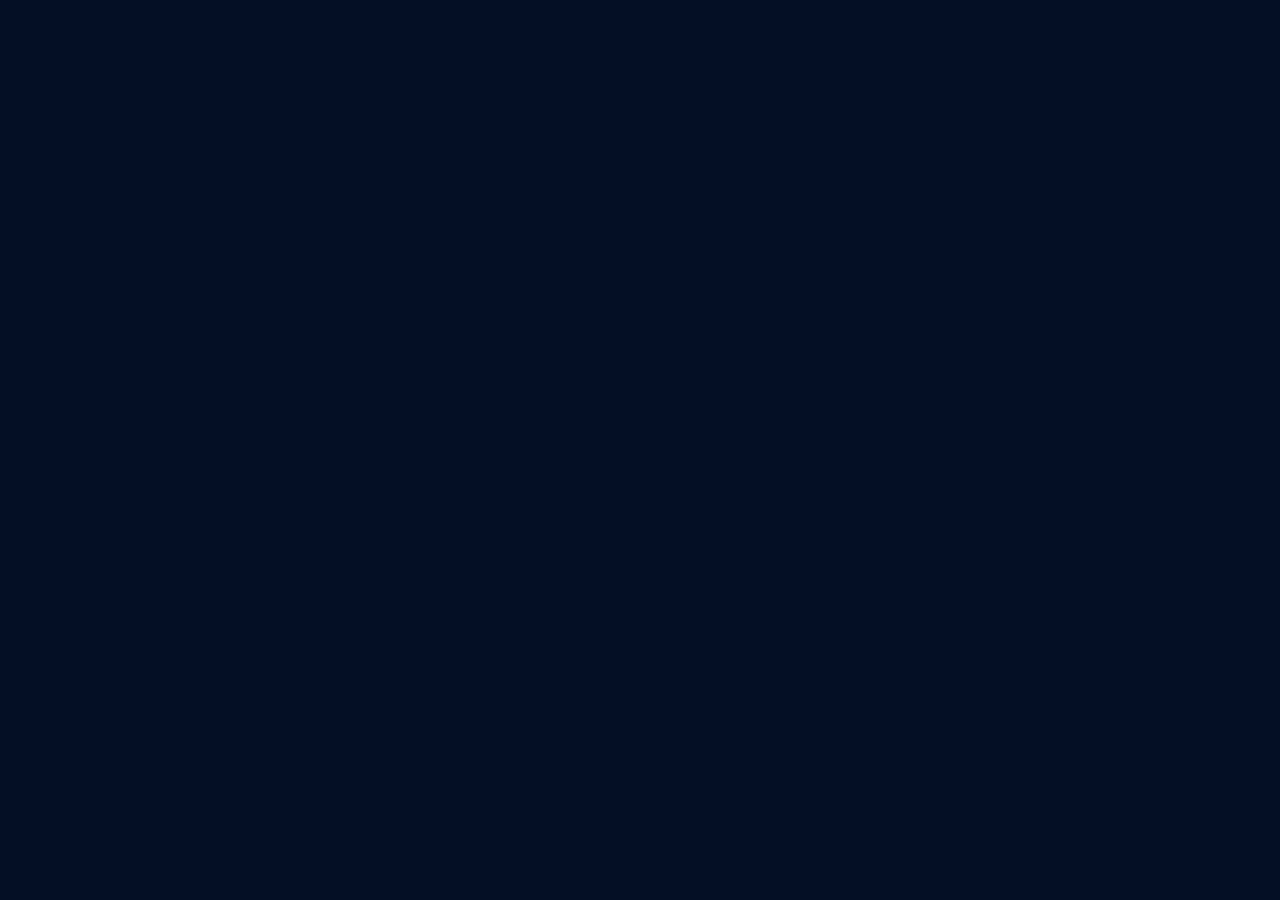
==== admin.html @ 9c39c27b "Create admin.html" ====
<!DOCTYPE html>
<html lang="en" data-theme="dark">
<head>
<meta charset="UTF-8" />
<meta name="viewport" content="width=device-width, initial-scale=1.0" />
<title>Admin Dashboard – Design With NS</title>
<link href="https://fonts.googleapis.com/css2?family=Playfair+Display:wght@700;900&family=DM+Sans:wght@300;400;500;600;700&display=swap" rel="stylesheet" />

<style>
:root{
  --green:#5ac83c;
  --green-hover:#6edc4f;
  --bg:#040f26;
  --bg-card:#0d2244;
  --bg-alt:#081a42;
  --border:rgba(255,255,255,.08);
  --text:#ffffff;
  --muted:#8fa6cc;
  --shadow:0 18px 50px rgba(0,0,0,.45);
}

*{
  margin:0;
  padding:0;
  box-sizing:border-box;
}

body{
  font-family:'DM Sans',sans-serif;
  background:var(--bg);
  color:var(--text);
  min-height:100vh;
  display:flex;
}

/* SIDEBAR */
.sidebar{
  width:270px;
  background:#06152f;
  border-right:1px solid var(--border);
  padding:28px 22px;
  display:flex;
  flex-direction:column;
  gap:24px;
}

.logo{
  display:flex;
  align-items:center;
  gap:12px;
}

.logo img{
  width:48px;
  height:48px;
  border-radius:8px;
}

.logo h1{
  font-family:'Playfair Display',serif;
  font-size:1.2rem;
}

</html>
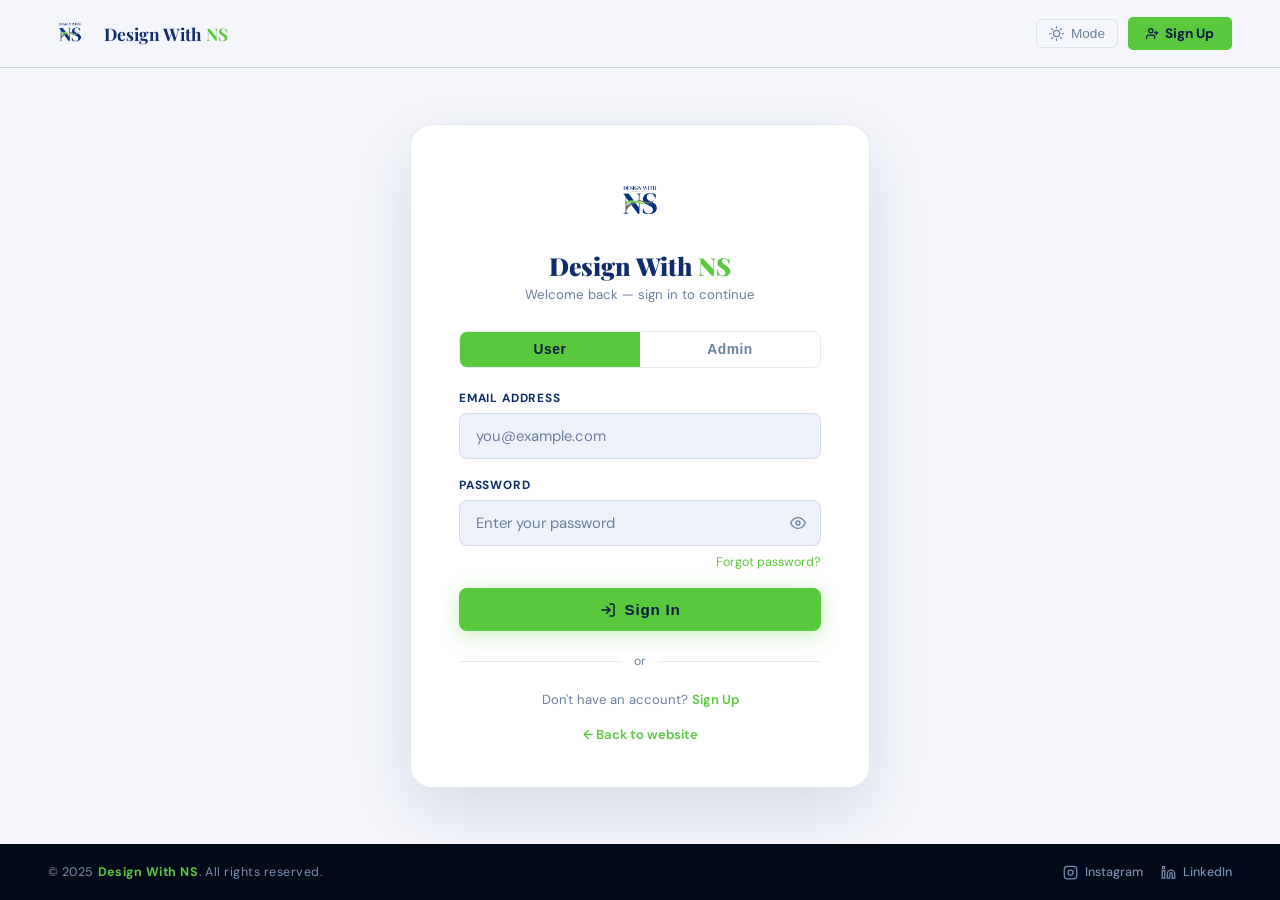
==== commit bf92ed12: "Add files via upload" ====
--- a/admin.html
+++ b/admin.html
@@ -1,64 +1,1092 @@
 <!DOCTYPE html>
-<html lang="en" data-theme="dark">
+<html lang="en">
 <head>
-<meta charset="UTF-8" />
-<meta name="viewport" content="width=device-width, initial-scale=1.0" />
+<meta charset="UTF-8"/>
+<meta name="viewport" content="width=device-width, initial-scale=1.0"/>
 <title>Admin Dashboard – Design With NS</title>
-<link href="https://fonts.googleapis.com/css2?family=Playfair+Display:wght@700;900&family=DM+Sans:wght@300;400;500;600;700&display=swap" rel="stylesheet" />
-
+<link href="https://fonts.googleapis.com/css2?family=Playfair+Display:wght@700;900&family=DM+Sans:wght@300;400;500;600;700&display=swap" rel="stylesheet"/>
 <style>
-:root{
-  --green:#5ac83c;
-  --green-hover:#6edc4f;
-  --bg:#040f26;
-  --bg-card:#0d2244;
-  --bg-alt:#081a42;
-  --border:rgba(255,255,255,.08);
-  --text:#ffffff;
-  --muted:#8fa6cc;
-  --shadow:0 18px 50px rgba(0,0,0,.45);
-}
-
-*{
-  margin:0;
-  padding:0;
-  box-sizing:border-box;
-}
-
-body{
-  font-family:'DM Sans',sans-serif;
-  background:var(--bg);
-  color:var(--text);
-  min-height:100vh;
-  display:flex;
-}
-
-/* SIDEBAR */
+:root{--green:#5ac83c;--green-hover:#6edc4f;--green-glow:rgba(90,200,60,.3);--tt:background .3s,color .3s,border-color .3s;}
+[data-theme="dark"]{
+  --bg:#040f26;--bg2:#081a42;--bg3:#0d2244;--bg4:#0a1c3a;
+  --border:rgba(90,200,60,.15);--bs:rgba(255,255,255,.07);
+  --th:#ffffff;--tb:#c8d3e8;--tm:#7a8eaf;
+  --nav:rgba(4,15,38,.96);--shadow:0 8px 32px rgba(0,0,0,.5);
+  --red:#e05555;--red-bg:rgba(220,50,50,.1);--red-b:rgba(220,50,50,.25);
+  --yellow:#e0c030;--yellow-bg:rgba(224,192,48,.1);--yellow-b:rgba(224,192,48,.25);
+  --blue:#4fa3e0;--blue-bg:rgba(79,163,224,.1);--blue-b:rgba(79,163,224,.25);
+}
+[data-theme="light"]{
+  --bg:#f0f4fb;--bg2:#ffffff;--bg3:#e8eef8;--bg4:#dde6f5;
+  --border:rgba(13,45,107,.14);--bs:rgba(13,45,107,.08);
+  --th:#0d2d6b;--tb:#334466;--tm:#6a7fa0;
+  --nav:rgba(255,255,255,.96);--shadow:0 8px 32px rgba(13,45,107,.1);
+  --red:#c0392b;--red-bg:rgba(192,57,43,.08);--red-b:rgba(192,57,43,.2);
+  --yellow:#b8860b;--yellow-bg:rgba(184,134,11,.08);--yellow-b:rgba(184,134,11,.2);
+  --blue:#1a6fa8;--blue-bg:rgba(26,111,168,.08);--blue-b:rgba(26,111,168,.2);
+}
+
+*,*::before,*::after{box-sizing:border-box;margin:0;padding:0}
+html{font-size:15px;scroll-behavior:smooth}
+body{font-family:'DM Sans',sans-serif;background:var(--bg);color:var(--tb);display:flex;min-height:100vh;transition:var(--tt);overflow-x:hidden}
+a{text-decoration:none}
+button{font-family:'DM Sans',sans-serif;cursor:pointer}
+input,textarea,select{font-family:'DM Sans',sans-serif}
+
+/* ═══════════ SIDEBAR ═══════════ */
 .sidebar{
-  width:270px;
-  background:#06152f;
-  border-right:1px solid var(--border);
-  padding:28px 22px;
-  display:flex;
-  flex-direction:column;
-  gap:24px;
-}
-
-.logo{
-  display:flex;
-  align-items:center;
-  gap:12px;
-}
-
-.logo img{
-  width:48px;
-  height:48px;
-  border-radius:8px;
-}
-
-.logo h1{
-  font-family:'Playfair Display',serif;
-  font-size:1.2rem;
-}
-
+  width:240px;min-height:100vh;background:var(--bg2);
+  border-right:1px solid var(--bs);display:flex;flex-direction:column;
+  position:fixed;top:0;left:0;z-index:100;transition:var(--tt),transform .3s;
+}
+.sb-logo{display:flex;align-items:center;gap:10px;padding:20px 20px 16px;border-bottom:1px solid var(--bs)}
+.sb-logo img{height:38px;width:38px;object-fit:contain;border-radius:6px}
+.sb-brand{font-family:'Playfair Display',serif;font-size:.95rem;font-weight:700;color:var(--th);line-height:1.2}
+.sb-brand span{color:var(--green)}
+.logo-dark{display:block}.logo-light{display:none}
+[data-theme="light"] .logo-dark{display:none}[data-theme="light"] .logo-light{display:block}
+
+.sb-admin-badge{margin:12px 16px;padding:8px 12px;background:rgba(90,200,60,.08);border:1px solid rgba(90,200,60,.2);border-radius:8px;display:flex;align-items:center;gap:8px;font-size:.75rem;font-weight:600;color:var(--green)}
+.sb-admin-badge svg{width:13px;height:13px;stroke:var(--green);fill:none;stroke-width:2;stroke-linecap:round;stroke-linejoin:round;flex-shrink:0}
+
+.sb-nav{flex:1;padding:8px 12px;display:flex;flex-direction:column;gap:2px}
+.sb-nav-section{font-size:.65rem;font-weight:700;letter-spacing:.14em;text-transform:uppercase;color:var(--tm);padding:12px 8px 6px;margin-top:4px}
+.sb-link{display:flex;align-items:center;gap:10px;padding:9px 12px;border-radius:8px;color:var(--tm);font-size:.85rem;font-weight:500;transition:all .2s;cursor:pointer;border:none;background:none;width:100%;text-align:left}
+.sb-link svg{width:16px;height:16px;stroke:currentColor;fill:none;stroke-width:2;stroke-linecap:round;stroke-linejoin:round;flex-shrink:0}
+.sb-link:hover{background:var(--bg3);color:var(--th)}
+.sb-link.active{background:rgba(90,200,60,.12);color:var(--green);font-weight:600}
+.sb-link.active svg{stroke:var(--green)}
+
+.sb-footer{padding:14px 16px;border-top:1px solid var(--bs);display:flex;flex-direction:column;gap:8px}
+.sb-mode{display:flex;align-items:center;gap:8px;padding:8px 10px;border-radius:7px;border:1px solid var(--bs);background:none;color:var(--tm);font-size:.8rem;font-weight:500;transition:all .2s;width:100%}
+.sb-mode:hover{color:var(--green);border-color:var(--green)}
+.sb-mode svg{width:14px;height:14px;stroke:currentColor;fill:none;stroke-width:2;stroke-linecap:round;stroke-linejoin:round}
+.i-sun,.i-moon{display:none}
+[data-theme="dark"] .i-moon{display:block}[data-theme="light"] .i-sun{display:block}
+.sb-logout{display:flex;align-items:center;gap:8px;padding:8px 10px;border-radius:7px;border:1px solid var(--red-b);background:var(--red-bg);color:var(--red);font-size:.8rem;font-weight:600;transition:all .2s;width:100%}
+.sb-logout:hover{opacity:.8}
+.sb-logout svg{width:14px;height:14px;stroke:currentColor;fill:none;stroke-width:2;stroke-linecap:round;stroke-linejoin:round}
+
+/* ═══════════ MAIN ═══════════ */
+.main{margin-left:240px;flex:1;display:flex;flex-direction:column;min-height:100vh}
+
+/* ═══════════ TOPBAR ═══════════ */
+.topbar{
+  height:62px;background:var(--nav);backdrop-filter:blur(12px);
+  border-bottom:1px solid var(--bs);padding:0 28px;
+  display:flex;align-items:center;justify-content:space-between;
+  position:sticky;top:0;z-index:50;transition:var(--tt);
+}
+.topbar-title{font-family:'Playfair Display',serif;font-size:1.2rem;font-weight:700;color:var(--th)}
+.topbar-title span{color:var(--green);font-size:.8rem;font-family:'DM Sans',sans-serif;font-weight:500;margin-left:8px;vertical-align:middle}
+.topbar-right{display:flex;align-items:center;gap:12px}
+.topbar-time{font-size:.78rem;color:var(--tm)}
+.btn-visit{display:inline-flex;align-items:center;gap:6px;background:var(--green);color:#081a42;padding:7px 16px;border-radius:5px;font-size:.8rem;font-weight:700;transition:all .2s;border:none}
+.btn-visit:hover{background:var(--green-hover);transform:translateY(-1px)}
+.btn-visit svg{width:13px;height:13px;stroke:#081a42;fill:none;stroke-width:2.2;stroke-linecap:round;stroke-linejoin:round}
+.hamburger-admin{display:none;flex-direction:column;gap:4px;background:none;border:none;padding:4px;cursor:pointer}
+.hamburger-admin span{display:block;width:20px;height:2px;background:var(--th);border-radius:2px;transition:all .3s}
+
+/* ═══════════ CONTENT ═══════════ */
+.content{padding:28px;flex:1}
+.page{display:none}
+.page.active{display:block}
+
+/* ═══════════ STAT CARDS ═══════════ */
+.stats-grid{display:grid;grid-template-columns:repeat(4,1fr);gap:18px;margin-bottom:28px}
+.stat-card{background:var(--bg2);border:1px solid var(--bs);border-radius:12px;padding:20px 22px;transition:var(--tt),transform .2s,box-shadow .2s;position:relative;overflow:hidden}
+.stat-card::before{content:'';position:absolute;top:0;left:0;right:0;height:3px}
+.stat-card.green::before{background:var(--green)}
+.stat-card.blue::before{background:var(--blue)}
+.stat-card.yellow::before{background:var(--yellow)}
+.stat-card.red::before{background:var(--red)}
+.stat-card:hover{transform:translateY(-3px);box-shadow:var(--shadow)}
+.stat-label{font-size:.72rem;font-weight:600;letter-spacing:.1em;text-transform:uppercase;color:var(--tm);margin-bottom:8px}
+.stat-val{font-family:'Playfair Display',serif;font-size:2rem;font-weight:900;color:var(--th);line-height:1}
+.stat-sub{font-size:.72rem;color:var(--tm);margin-top:5px}
+.stat-icon{position:absolute;right:16px;top:50%;transform:translateY(-50%);opacity:.08}
+.stat-icon svg{width:52px;height:52px;stroke:var(--th);fill:none;stroke-width:1.5;stroke-linecap:round;stroke-linejoin:round}
+
+/* ═══════════ SECTION HEADERS ═══════════ */
+.sec-header{display:flex;align-items:center;justify-content:space-between;margin-bottom:16px}
+.sec-title{font-family:'Playfair Display',serif;font-size:1.1rem;font-weight:700;color:var(--th)}
+.sec-sub{font-size:.78rem;color:var(--tm);margin-top:2px}
+.btn-sm{display:inline-flex;align-items:center;gap:6px;padding:7px 14px;border-radius:6px;font-size:.78rem;font-weight:600;border:none;transition:all .2s;cursor:pointer}
+.btn-sm.primary{background:var(--green);color:#081a42}
+.btn-sm.primary:hover{background:var(--green-hover)}
+.btn-sm.outline{background:none;border:1px solid var(--bs);color:var(--tb)}
+.btn-sm.outline:hover{border-color:var(--green);color:var(--green)}
+.btn-sm.danger{background:var(--red-bg);border:1px solid var(--red-b);color:var(--red)}
+.btn-sm.danger:hover{opacity:.8}
+.btn-sm svg{width:13px;height:13px;stroke:currentColor;fill:none;stroke-width:2;stroke-linecap:round;stroke-linejoin:round}
+
+/* ═══════════ TABLES ═══════════ */
+.table-wrap{background:var(--bg2);border:1px solid var(--bs);border-radius:12px;overflow:hidden;transition:var(--tt)}
+table{width:100%;border-collapse:collapse}
+thead tr{background:var(--bg3)}
+th{padding:11px 16px;text-align:left;font-size:.7rem;font-weight:700;letter-spacing:.1em;text-transform:uppercase;color:var(--tm)}
+td{padding:11px 16px;font-size:.82rem;color:var(--tb);border-top:1px solid var(--bs)}
+tr:hover td{background:var(--bg3)}
+.td-bold{font-weight:600;color:var(--th)}
+.badge{display:inline-block;padding:3px 9px;border-radius:20px;font-size:.7rem;font-weight:700;letter-spacing:.04em}
+.badge.green{background:rgba(90,200,60,.12);color:var(--green)}
+.badge.blue{background:var(--blue-bg);color:var(--blue)}
+.badge.yellow{background:var(--yellow-bg);color:var(--yellow)}
+.badge.red{background:var(--red-bg);color:var(--red)}
+.badge.gray{background:var(--bg3);color:var(--tm)}
+
+/* ═══════════ CARDS / PANELS ═══════════ */
+.panel{background:var(--bg2);border:1px solid var(--bs);border-radius:12px;padding:22px 24px;transition:var(--tt)}
+.two-col{display:grid;grid-template-columns:1fr 1fr;gap:20px;margin-bottom:20px}
+.three-col{display:grid;grid-template-columns:repeat(3,1fr);gap:18px;margin-bottom:20px}
+
+/* ═══════════ FORM ELEMENTS ═══════════ */
+.fg{display:flex;flex-direction:column;gap:6px;margin-bottom:14px}
+.fg label{font-size:.72rem;font-weight:700;color:var(--th);letter-spacing:.07em;text-transform:uppercase}
+.fg input,.fg select,.fg textarea{border:1.5px solid var(--bs);border-radius:7px;padding:10px 14px;font-size:.85rem;color:var(--th);background:var(--bg4);outline:none;transition:border-color .2s,box-shadow .2s,background .3s,color .3s;width:100%}
+.fg input:focus,.fg select:focus,.fg textarea:focus{border-color:var(--green);box-shadow:0 0 0 3px rgba(90,200,60,.1)}
+.fg input::placeholder,.fg textarea::placeholder{color:var(--tm)}
+.fg textarea{resize:vertical;min-height:90px}
+.fg-row{display:grid;grid-template-columns:1fr 1fr;gap:14px}
+
+/* ═══════════ SETTINGS SECTIONS ═══════════ */
+.setting-row{display:flex;align-items:center;justify-content:space-between;padding:14px 0;border-bottom:1px solid var(--bs)}
+.setting-row:last-child{border-bottom:none}
+.setting-info h4{font-size:.88rem;font-weight:600;color:var(--th)}
+.setting-info p{font-size:.75rem;color:var(--tm);margin-top:2px}
+.toggle-switch{position:relative;width:40px;height:22px;flex-shrink:0}
+.toggle-switch input{opacity:0;width:0;height:0}
+.toggle-slider{position:absolute;inset:0;background:var(--bs);border-radius:22px;cursor:pointer;transition:.3s}
+.toggle-slider::before{content:'';position:absolute;height:16px;width:16px;left:3px;bottom:3px;background:#fff;border-radius:50%;transition:.3s}
+.toggle-switch input:checked+.toggle-slider{background:var(--green)}
+.toggle-switch input:checked+.toggle-slider::before{transform:translateX(18px)}
+
+/* ═══════════ MESSAGES / ALERTS ═══════════ */
+.alert{display:flex;align-items:flex-start;gap:10px;padding:12px 14px;border-radius:8px;font-size:.82rem;margin-bottom:16px}
+.alert svg{width:15px;height:15px;stroke:currentColor;fill:none;stroke-width:2;stroke-linecap:round;stroke-linejoin:round;flex-shrink:0;margin-top:1px}
+.alert.success{background:rgba(90,200,60,.1);border:1px solid rgba(90,200,60,.25);color:#3ea828}
+.alert.warning{background:var(--yellow-bg);border:1px solid var(--yellow-b);color:var(--yellow)}
+.alert.error{background:var(--red-bg);border:1px solid var(--red-b);color:var(--red)}
+.alert.info{background:var(--blue-bg);border:1px solid var(--blue-b);color:var(--blue)}
+.toast{position:fixed;bottom:24px;right:24px;background:var(--bg2);border:1px solid var(--bs);border-radius:10px;padding:13px 18px;font-size:.83rem;color:var(--th);box-shadow:var(--shadow);z-index:999;display:none;align-items:center;gap:10px;min-width:260px;animation:slideUp .3s ease}
+@keyframes slideUp{from{opacity:0;transform:translateY(12px)}to{opacity:1;transform:translateY(0)}}
+.toast svg{width:16px;height:16px;stroke:var(--green);fill:none;stroke-width:2;stroke-linecap:round;stroke-linejoin:round;flex-shrink:0}
+
+/* ═══════════ SEARCH ═══════════ */
+.search-bar{display:flex;align-items:center;gap:8px;background:var(--bg4);border:1.5px solid var(--bs);border-radius:8px;padding:8px 14px;transition:border-color .2s}
+.search-bar:focus-within{border-color:var(--green)}
+.search-bar svg{width:14px;height:14px;stroke:var(--tm);fill:none;stroke-width:2;stroke-linecap:round;stroke-linejoin:round;flex-shrink:0}
+.search-bar input{border:none;background:none;outline:none;font-size:.83rem;color:var(--th);width:100%}
+.search-bar input::placeholder{color:var(--tm)}
+
+/* ═══════════ ACTIVITY FEED ═══════════ */
+.activity-item{display:flex;align-items:flex-start;gap:12px;padding:12px 0;border-bottom:1px solid var(--bs)}
+.activity-item:last-child{border-bottom:none}
+.act-dot{width:8px;height:8px;border-radius:50%;flex-shrink:0;margin-top:5px}
+.act-dot.green{background:var(--green)}
+.act-dot.blue{background:var(--blue)}
+.act-dot.yellow{background:var(--yellow)}
+.act-dot.red{background:var(--red)}
+.act-text{font-size:.82rem;color:var(--tb);line-height:1.5}
+.act-text strong{color:var(--th)}
+.act-time{font-size:.72rem;color:var(--tm);margin-top:2px}
+
+/* ═══════════ CHART BAR ═══════════ */
+.chart-bar-wrap{display:flex;flex-direction:column;gap:10px}
+.chart-bar-row{display:flex;align-items:center;gap:12px}
+.chart-bar-label{font-size:.75rem;color:var(--tm);width:90px;flex-shrink:0;text-align:right}
+.chart-bar-track{flex:1;height:10px;background:var(--bg3);border-radius:10px;overflow:hidden}
+.chart-bar-fill{height:100%;border-radius:10px;background:linear-gradient(90deg,var(--green),#3ea828);transition:width .8s cubic-bezier(.23,1.12,.58,1)}
+.chart-bar-val{font-size:.75rem;font-weight:600;color:var(--th);width:32px;flex-shrink:0}
+
+/* ═══════════ EMPTY STATE ═══════════ */
+.empty{text-align:center;padding:40px 20px;color:var(--tm)}
+.empty svg{width:40px;height:40px;stroke:var(--tm);fill:none;stroke-width:1.5;stroke-linecap:round;stroke-linejoin:round;margin:0 auto 12px;opacity:.5}
+.empty p{font-size:.85rem}
+
+/* ═══════════ MODAL ═══════════ */
+.modal-overlay{position:fixed;inset:0;background:rgba(0,0,0,.55);z-index:200;display:none;align-items:center;justify-content:center;padding:20px}
+.modal-overlay.open{display:flex}
+.modal{background:var(--bg2);border:1px solid var(--bs);border-radius:16px;width:100%;max-width:480px;padding:28px;box-shadow:var(--shadow);animation:fadeIn .25s ease}
+@keyframes fadeIn{from{opacity:0;transform:scale(.97)}to{opacity:1;transform:scale(1)}}
+.modal-header{display:flex;align-items:center;justify-content:space-between;margin-bottom:20px}
+.modal-header h3{font-family:'Playfair Display',serif;font-size:1.1rem;font-weight:700;color:var(--th)}
+.modal-close{background:none;border:none;color:var(--tm);font-size:1.3rem;cursor:pointer;line-height:1;padding:2px 6px;border-radius:4px;transition:color .2s}
+.modal-close:hover{color:var(--red)}
+
+/* ═══════════ RESPONSIVE ═══════════ */
+@media(max-width:1100px){.stats-grid{grid-template-columns:repeat(2,1fr)}}
+@media(max-width:900px){
+  .two-col,.three-col{grid-template-columns:1fr}
+  .fg-row{grid-template-columns:1fr}
+}
+@media(max-width:768px){
+  .sidebar{transform:translateX(-100%)}
+  .sidebar.open{transform:translateX(0)}
+  .main{margin-left:0}
+  .hamburger-admin{display:flex}
+  .stats-grid{grid-template-columns:1fr 1fr}
+  .content{padding:18px}
+}
+@media(max-width:480px){.stats-grid{grid-template-columns:1fr}}
+</style>
+</head>
+<body>
+
+<!-- ════════ SIDEBAR ════════ -->
+<aside class="sidebar" id="sidebar">
+  <div class="sb-logo">
+    <img src="Design_With_NS_Logo_Dark.png" class="logo-dark" alt="NS"/>
+    <img src="Design_With_NS_Logo.png"      class="logo-light" alt="NS"/>
+    <div class="sb-brand">Design With <span>NS</span></div>
+  </div>
+
+  <div class="sb-admin-badge">
+    <svg viewBox="0 0 24 24"><path d="M12 22s8-4 8-10V5l-8-3-8 3v7c0 6 8 10 8 10z"/></svg>
+    Admin Dashboard
+  </div>
+
+  <nav class="sb-nav">
+    <div class="sb-nav-section">Overview</div>
+    <button class="sb-link active" onclick="goto('dashboard')">
+      <svg viewBox="0 0 24 24"><rect x="3" y="3" width="7" height="7"/><rect x="14" y="3" width="7" height="7"/><rect x="14" y="14" width="7" height="7"/><rect x="3" y="14" width="7" height="7"/></svg>
+      Dashboard
+    </button>
+    <button class="sb-link" onclick="goto('analytics')">
+      <svg viewBox="0 0 24 24"><line x1="18" y1="20" x2="18" y2="10"/><line x1="12" y1="20" x2="12" y2="4"/><line x1="6" y1="20" x2="6" y2="14"/></svg>
+      Analytics
+    </button>
+
+    <div class="sb-nav-section">Management</div>
+    <button class="sb-link" onclick="goto('users')">
+      <svg viewBox="0 0 24 24"><path d="M17 21v-2a4 4 0 0 0-4-4H5a4 4 0 0 0-4 4v2"/><circle cx="9" cy="7" r="4"/><path d="M23 21v-2a4 4 0 0 0-3-3.87"/><path d="M16 3.13a4 4 0 0 1 0 7.75"/></svg>
+      Users
+    </button>
+    <button class="sb-link" onclick="goto('quotes')">
+      <svg viewBox="0 0 24 24"><path d="M21 15a2 2 0 0 1-2 2H7l-4 4V5a2 2 0 0 1 2-2h14a2 2 0 0 1 2 2z"/></svg>
+      Quote Requests
+    </button>
+    <button class="sb-link" onclick="goto('orders')">
+      <svg viewBox="0 0 24 24"><path d="M6 2L3 6v14a2 2 0 0 0 2 2h14a2 2 0 0 0 2-2V6l-3-4z"/><line x1="3" y1="6" x2="21" y2="6"/><path d="M16 10a4 4 0 0 1-8 0"/></svg>
+      Orders
+    </button>
+    <button class="sb-link" onclick="goto('resumes')">
+      <svg viewBox="0 0 24 24"><path d="M14 2H6a2 2 0 0 0-2 2v16a2 2 0 0 0 2 2h12a2 2 0 0 0 2-2V8z"/><polyline points="14 2 14 8 20 8"/><line x1="16" y1="13" x2="8" y2="13"/><line x1="16" y1="17" x2="8" y2="17"/></svg>
+      Resume Requests
+    </button>
+
+    <div class="sb-nav-section">Site</div>
+    <button class="sb-link" onclick="goto('content')">
+      <svg viewBox="0 0 24 24"><path d="M11 4H4a2 2 0 0 0-2 2v14a2 2 0 0 0 2 2h14a2 2 0 0 0 2-2v-7"/><path d="M18.5 2.5a2.121 2.121 0 0 1 3 3L12 15l-4 1 1-4 9.5-9.5z"/></svg>
+      Content
+    </button>
+    <button class="sb-link" onclick="goto('settings')">
+      <svg viewBox="0 0 24 24"><circle cx="12" cy="12" r="3"/><path d="M19.4 15a1.65 1.65 0 0 0 .33 1.82l.06.06a2 2 0 0 1-2.83 2.83l-.06-.06a1.65 1.65 0 0 0-1.82-.33 1.65 1.65 0 0 0-1 1.51V21a2 2 0 0 1-4 0v-.09A1.65 1.65 0 0 0 9 19.4a1.65 1.65 0 0 0-1.82.33l-.06.06a2 2 0 0 1-2.83-2.83l.06-.06A1.65 1.65 0 0 0 4.68 15a1.65 1.65 0 0 0-1.51-1H3a2 2 0 0 1 0-4h.09A1.65 1.65 0 0 0 4.6 9a1.65 1.65 0 0 0-.33-1.82l-.06-.06a2 2 0 0 1 2.83-2.83l.06.06A1.65 1.65 0 0 0 9 4.68a1.65 1.65 0 0 0 1-1.51V3a2 2 0 0 1 4 0v.09a1.65 1.65 0 0 0 1 1.51 1.65 1.65 0 0 0 1.82-.33l.06-.06a2 2 0 0 1 2.83 2.83l-.06.06A1.65 1.65 0 0 0 19.4 9a1.65 1.65 0 0 0 1.51 1H21a2 2 0 0 1 0 4h-.09a1.65 1.65 0 0 0-1.51 1z"/></svg>
+      Settings
+    </button>
+  </nav>
+
+  <div class="sb-footer">
+    <button class="sb-mode" id="modeBtn">
+      <svg class="i-moon" viewBox="0 0 24 24"><path d="M21 12.79A9 9 0 1 1 11.21 3 7 7 0 0 0 21 12.79z"/></svg>
+      <svg class="i-sun" viewBox="0 0 24 24"><circle cx="12" cy="12" r="5"/><line x1="12" y1="1" x2="12" y2="3"/><line x1="12" y1="21" x2="12" y2="23"/><line x1="4.22" y1="4.22" x2="5.64" y2="5.64"/><line x1="18.36" y1="18.36" x2="19.78" y2="19.78"/><line x1="1" y1="12" x2="3" y2="12"/><line x1="21" y1="12" x2="23" y2="12"/><line x1="4.22" y1="19.78" x2="5.64" y2="18.36"/><line x1="18.36" y1="5.64" x2="19.78" y2="4.22"/></svg>
+      Toggle Mode
+    </button>
+    <button class="sb-logout" onclick="logout()">
+      <svg viewBox="0 0 24 24"><path d="M9 21H5a2 2 0 0 1-2-2V5a2 2 0 0 1 2-2h4"/><polyline points="16 17 21 12 16 7"/><line x1="21" y1="12" x2="9" y2="12"/></svg>
+      Logout
+    </button>
+  </div>
+</aside>
+
+<!-- ════════ MAIN ════════ -->
+<div class="main">
+
+  <!-- TOPBAR -->
+  <div class="topbar">
+    <div style="display:flex;align-items:center;gap:14px">
+      <button class="hamburger-admin" id="hamburgerAdmin">
+        <span></span><span></span><span></span>
+      </button>
+      <div class="topbar-title" id="topbarTitle">Dashboard <span>Overview</span></div>
+    </div>
+    <div class="topbar-right">
+      <span class="topbar-time" id="liveClock"></span>
+      <a href="index.html" target="_blank" class="btn-visit">
+        <svg viewBox="0 0 24 24"><path d="M18 13v6a2 2 0 0 1-2 2H5a2 2 0 0 1-2-2V8a2 2 0 0 1 2-2h6"/><polyline points="15 3 21 3 21 9"/><line x1="10" y1="14" x2="21" y2="3"/></svg>
+        Visit Site
+      </a>
+    </div>
+  </div>
+
+  <!-- CONTENT AREA -->
+  <div class="content">
+
+    <!-- ══ DASHBOARD ══ -->
+    <div class="page active" id="page-dashboard">
+      <div class="stats-grid">
+        <div class="stat-card green">
+          <div class="stat-label">Registered Users</div>
+          <div class="stat-val" id="statUsers">0</div>
+          <div class="stat-sub">Total accounts created</div>
+          <div class="stat-icon"><svg viewBox="0 0 24 24"><path d="M17 21v-2a4 4 0 0 0-4-4H5a4 4 0 0 0-4 4v2"/><circle cx="9" cy="7" r="4"/></svg></div>
+        </div>
+        <div class="stat-card blue">
+          <div class="stat-label">Quote Requests</div>
+          <div class="stat-val" id="statQuotes">0</div>
+          <div class="stat-sub">Pending review</div>
+          <div class="stat-icon"><svg viewBox="0 0 24 24"><path d="M21 15a2 2 0 0 1-2 2H7l-4 4V5a2 2 0 0 1 2-2h14a2 2 0 0 1 2 2z"/></svg></div>
+        </div>
+        <div class="stat-card yellow">
+          <div class="stat-label">Resume Requests</div>
+          <div class="stat-val" id="statResumes">0</div>
+          <div class="stat-sub">Via Google Form</div>
+          <div class="stat-icon"><svg viewBox="0 0 24 24"><path d="M14 2H6a2 2 0 0 0-2 2v16a2 2 0 0 0 2 2h12a2 2 0 0 0 2-2V8z"/></svg></div>
+        </div>
+        <div class="stat-card red">
+          <div class="stat-label">Active Orders</div>
+          <div class="stat-val" id="statOrders">0</div>
+          <div class="stat-sub">In progress</div>
+          <div class="stat-icon"><svg viewBox="0 0 24 24"><path d="M6 2L3 6v14a2 2 0 0 0 2 2h14a2 2 0 0 0 2-2V6l-3-4z"/></svg></div>
+        </div>
+      </div>
+
+      <div class="two-col">
+        <!-- Recent Activity -->
+        <div class="panel">
+          <div class="sec-header">
+            <div><div class="sec-title">Recent Activity</div><div class="sec-sub">Latest events across the platform</div></div>
+          </div>
+          <div id="activityFeed"></div>
+        </div>
+
+        <!-- Services breakdown -->
+        <div class="panel">
+          <div class="sec-header">
+            <div><div class="sec-title">Service Interest</div><div class="sec-sub">Most requested categories</div></div>
+          </div>
+          <div class="chart-bar-wrap" id="serviceChart"></div>
+        </div>
+      </div>
+
+      <!-- Recent Users table -->
+      <div class="sec-header" style="margin-top:8px">
+        <div><div class="sec-title">Recent Registrations</div></div>
+        <button class="btn-sm outline" onclick="goto('users')">View All</button>
+      </div>
+      <div class="table-wrap">
+        <table id="recentUsersTable">
+          <thead><tr><th>Name</th><th>Email / Phone</th><th>Method</th><th>Joined</th><th>Status</th></tr></thead>
+          <tbody id="recentUsersTbody"></tbody>
+        </table>
+      </div>
+    </div>
+
+    <!-- ══ ANALYTICS ══ -->
+    <div class="page" id="page-analytics">
+      <div class="alert info">
+        <svg viewBox="0 0 24 24"><circle cx="12" cy="12" r="10"/><line x1="12" y1="8" x2="12" y2="12"/><line x1="12" y1="16" x2="12.01" y2="16"/></svg>
+        Analytics data is based on localStorage records. Connect a backend (e.g. Firebase, Supabase) for real-time analytics.
+      </div>
+      <div class="three-col">
+        <div class="panel" style="text-align:center">
+          <div class="stat-label" style="text-align:center">Sign-up Methods</div>
+          <div style="margin-top:16px" id="methodBreakdown"></div>
+        </div>
+        <div class="panel">
+          <div class="sec-title" style="margin-bottom:14px">Registrations Over Time</div>
+          <div id="regTimeline"></div>
+        </div>
+        <div class="panel">
+          <div class="sec-title" style="margin-bottom:14px">Quick Stats</div>
+          <div id="quickStats"></div>
+        </div>
+      </div>
+      <div class="panel">
+        <div class="sec-title" style="margin-bottom:16px">All Users — Full Table</div>
+        <div class="table-wrap" style="border:none">
+          <table id="analyticsTable">
+            <thead><tr><th>#</th><th>Name</th><th>Contact</th><th>Method</th><th>Created At</th></tr></thead>
+            <tbody id="analyticsTbody"></tbody>
+          </table>
+        </div>
+      </div>
+    </div>
+
+    <!-- ══ USERS ══ -->
+    <div class="page" id="page-users">
+      <div class="sec-header">
+        <div><div class="sec-title">User Management</div><div class="sec-sub" id="userCountLabel"></div></div>
+        <div style="display:flex;gap:8px;align-items:center">
+          <div class="search-bar" style="width:220px">
+            <svg viewBox="0 0 24 24"><circle cx="11" cy="11" r="8"/><line x1="21" y1="21" x2="16.65" y2="16.65"/></svg>
+            <input type="text" placeholder="Search users…" oninput="filterUsers(this.value)" id="userSearch"/>
+          </div>
+          <button class="btn-sm primary" onclick="openAddUser()">
+            <svg viewBox="0 0 24 24"><line x1="12" y1="5" x2="12" y2="19"/><line x1="5" y1="12" x2="19" y2="12"/></svg>
+            Add User
+          </button>
+        </div>
+      </div>
+      <div class="table-wrap">
+        <table>
+          <thead><tr><th>Name</th><th>Email</th><th>Phone</th><th>Method</th><th>Joined</th><th>Actions</th></tr></thead>
+          <tbody id="usersTbody"></tbody>
+        </table>
+      </div>
+    </div>
+
+    <!-- ══ QUOTES ══ -->
+    <div class="page" id="page-quotes">
+      <div class="sec-header">
+        <div><div class="sec-title">Quote Requests</div><div class="sec-sub">Submitted via the website contact form</div></div>
+        <button class="btn-sm primary" onclick="addDemoQuote()">
+          <svg viewBox="0 0 24 24"><line x1="12" y1="5" x2="12" y2="19"/><line x1="5" y1="12" x2="19" y2="12"/></svg>
+          Add Demo
+        </button>
+      </div>
+      <div class="alert info" style="margin-bottom:16px">
+        <svg viewBox="0 0 24 24"><circle cx="12" cy="12" r="10"/><line x1="12" y1="8" x2="12" y2="12"/><line x1="12" y1="16" x2="12.01" y2="16"/></svg>
+        Quote requests submitted via the "Get a Quote" form on the website will appear here. Currently showing demo data.
+      </div>
+      <div class="table-wrap">
+        <table>
+          <thead><tr><th>Name</th><th>Email</th><th>Service</th><th>Details</th><th>Date</th><th>Status</th><th>Action</th></tr></thead>
+          <tbody id="quotesTbody"></tbody>
+        </table>
+      </div>
+    </div>
+
+    <!-- ══ ORDERS ══ -->
+    <div class="page" id="page-orders">
+      <div class="sec-header">
+        <div><div class="sec-title">Orders</div><div class="sec-sub">Track all design projects</div></div>
+        <button class="btn-sm primary" onclick="openAddOrder()">
+          <svg viewBox="0 0 24 24"><line x1="12" y1="5" x2="12" y2="19"/><line x1="5" y1="12" x2="19" y2="12"/></svg>
+          New Order
+        </button>
+      </div>
+      <div class="table-wrap">
+        <table>
+          <thead><tr><th>Order ID</th><th>Client</th><th>Service</th><th>Deadline</th><th>Status</th><th>Actions</th></tr></thead>
+          <tbody id="ordersTbody"></tbody>
+        </table>
+      </div>
+    </div>
+
+    <!-- ══ RESUMES ══ -->
+    <div class="page" id="page-resumes">
+      <div class="sec-header">
+        <div><div class="sec-title">Resume Requests</div><div class="sec-sub">Submitted via Google Form</div></div>
+      </div>
+      <div class="alert success">
+        <svg viewBox="0 0 24 24"><path d="M22 11.08V12a10 10 0 1 1-5.93-9.14"/><polyline points="22 4 12 14.01 9 11.01"/></svg>
+        Resume requests go directly to your Google Form. View live responses in your linked Google Sheet.
+      </div>
+      <div class="two-col">
+        <div class="panel">
+          <div class="sec-title" style="margin-bottom:12px">Google Form Link</div>
+          <p style="font-size:.82rem;color:var(--tm);margin-bottom:14px;line-height:1.6">Your resume request form is live. Share this link or embed it anywhere to collect submissions.</p>
+          <div style="background:var(--bg4);border:1px solid var(--bs);border-radius:7px;padding:10px 14px;font-size:.75rem;color:var(--tm);word-break:break-all;margin-bottom:14px">
+            https://docs.google.com/forms/d/e/1FAIpQLScu3TdtbRWjVq7Zvr9dYx7VO1sENXJidSBub2mKws3Nh28nWQ/viewform
+          </div>
+          <div style="display:flex;gap:8px">
+            <button class="btn-sm primary" onclick="window.open('https://docs.google.com/forms/d/e/1FAIpQLScu3TdtbRWjVq7Zvr9dYx7VO1sENXJidSBub2mKws3Nh28nWQ/viewform','_blank')">
+              <svg viewBox="0 0 24 24"><path d="M18 13v6a2 2 0 0 1-2 2H5a2 2 0 0 1-2-2V8a2 2 0 0 1 2-2h6"/><polyline points="15 3 21 3 21 9"/><line x1="10" y1="14" x2="21" y2="3"/></svg>
+              Open Form
+            </button>
+            <button class="btn-sm outline" onclick="copyFormLink()">
+              <svg viewBox="0 0 24 24"><rect x="9" y="9" width="13" height="13" rx="2"/><path d="M5 15H4a2 2 0 0 1-2-2V4a2 2 0 0 1 2-2h9a2 2 0 0 1 2 2v1"/></svg>
+              Copy Link
+            </button>
+          </div>
+        </div>
+        <div class="panel">
+          <div class="sec-title" style="margin-bottom:12px">Google Sheet Responses</div>
+          <p style="font-size:.82rem;color:var(--tm);margin-bottom:14px;line-height:1.6">All form submissions are automatically saved to your linked Google Sheet in real time.</p>
+          <button class="btn-sm primary" onclick="showToast('Open your Google Form → Responses tab → click the Sheets icon to view responses.')">
+            <svg viewBox="0 0 24 24"><rect x="3" y="3" width="18" height="18" rx="2"/><line x1="3" y1="9" x2="21" y2="9"/><line x1="3" y1="15" x2="21" y2="15"/><line x1="9" y1="3" x2="9" y2="21"/></svg>
+            View Responses Guide
+          </button>
+        </div>
+      </div>
+    </div>
+
+    <!-- ══ CONTENT ══ -->
+    <div class="page" id="page-content">
+      <div class="sec-header">
+        <div><div class="sec-title">Content Management</div><div class="sec-sub">Edit website text and details</div></div>
+        <button class="btn-sm primary" onclick="saveContent()">
+          <svg viewBox="0 0 24 24"><path d="M19 21H5a2 2 0 0 1-2-2V5a2 2 0 0 1 2-2h11l5 5v11a2 2 0 0 1-2 2z"/><polyline points="17 21 17 13 7 13 7 21"/><polyline points="7 3 7 8 15 8"/></svg>
+          Save Changes
+        </button>
+      </div>
+      <div class="two-col">
+        <div class="panel">
+          <div class="sec-title" style="margin-bottom:16px">Hero Section</div>
+          <div class="fg"><label>Tagline</label><input type="text" id="cTagline" value="Your Satisfaction is our Elevation" placeholder="Enter tagline"/></div>
+          <div class="fg"><label>Eyebrow Text</label><input type="text" id="cEyebrow" value="Professional Graphic Design" placeholder="Enter eyebrow text"/></div>
+          <div class="fg"><label>Primary Button Text</label><input type="text" id="cBtn1" value="Explore Services" placeholder="Button text"/></div>
+          <div class="fg"><label>Secondary Button Text</label><input type="text" id="cBtn2" value="Get a Quote" placeholder="Button text"/></div>
+        </div>
+        <div class="panel">
+          <div class="sec-title" style="margin-bottom:16px">Contact Information</div>
+          <div class="fg"><label>Email</label><input type="email" id="cEmail" value="designwithns715@gmail.com"/></div>
+          <div class="fg"><label>Instagram URL</label><input type="text" id="cInsta" value="https://www.instagram.com/design.with.ns/"/></div>
+          <div class="fg"><label>LinkedIn URL</label><input type="text" id="cLinkedIn" value="https://www.linkedin.com/company/design-with-ns/"/></div>
+          <div class="fg"><label>Footer Copyright Year</label><input type="text" id="cYear" value="2025"/></div>
+        </div>
+      </div>
+      <div class="panel">
+        <div class="sec-title" style="margin-bottom:16px">About Section</div>
+        <div class="fg"><label>About Description</label>
+          <textarea id="cAbout">Design With NS is a passionate design studio dedicated to helping individuals and businesses communicate beautifully. We believe great design is not just about aesthetics — it's about telling your story, building your brand, and making a lasting impression.</textarea>
+        </div>
+      </div>
+    </div>
+
+    <!-- ══ SETTINGS ══ -->
+    <div class="page" id="page-settings">
+      <div class="two-col">
+        <div class="panel">
+          <div class="sec-title" style="margin-bottom:4px">Admin Account</div>
+          <p style="font-size:.78rem;color:var(--tm);margin-bottom:18px">Manage your admin credentials</p>
+          <div class="fg"><label>Admin Email</label><input type="email" value="admin@designwithns.com"/></div>
+          <div class="fg"><label>Current Password</label><input type="password" placeholder="Enter current password"/></div>
+          <div class="fg"><label>New Password</label><input type="password" placeholder="Enter new password"/></div>
+          <button class="btn-sm primary" onclick="showToast('Password updated successfully!')">
+            <svg viewBox="0 0 24 24"><path d="M19 21H5a2 2 0 0 1-2-2V5a2 2 0 0 1 2-2h11l5 5v11a2 2 0 0 1-2 2z"/><polyline points="17 21 17 13 7 13 7 21"/></svg>
+            Save Changes
+          </button>
+        </div>
+        <div class="panel">
+          <div class="sec-title" style="margin-bottom:4px">Platform Settings</div>
+          <p style="font-size:.78rem;color:var(--tm);margin-bottom:18px">Configure site behaviour</p>
+          <div class="setting-row">
+            <div class="setting-info"><h4>New Registrations</h4><p>Allow new users to sign up</p></div>
+            <label class="toggle-switch"><input type="checkbox" checked/><span class="toggle-slider"></span></label>
+          </div>
+          <div class="setting-row">
+            <div class="setting-info"><h4>Quote Form Active</h4><p>Accept quote submissions</p></div>
+            <label class="toggle-switch"><input type="checkbox" checked/><span class="toggle-slider"></span></label>
+          </div>
+          <div class="setting-row">
+            <div class="setting-info"><h4>Maintenance Mode</h4><p>Show maintenance page to visitors</p></div>
+            <label class="toggle-switch"><input type="checkbox"/><span class="toggle-slider"></span></label>
+          </div>
+          <div class="setting-row">
+            <div class="setting-info"><h4>Email Notifications</h4><p>Receive alerts on new submissions</p></div>
+            <label class="toggle-switch"><input type="checkbox" checked/><span class="toggle-slider"></span></label>
+          </div>
+          <div class="setting-row">
+            <div class="setting-info"><h4>Google Sign-Up</h4><p>Allow Google OAuth registration</p></div>
+            <label class="toggle-switch"><input type="checkbox" checked/><span class="toggle-slider"></span></label>
+          </div>
+        </div>
+      </div>
+      <div class="panel">
+        <div class="sec-title" style="margin-bottom:16px">Danger Zone</div>
+        <div class="alert warning" style="margin-bottom:14px">
+          <svg viewBox="0 0 24 24"><path d="M10.29 3.86L1.82 18a2 2 0 0 0 1.71 3h16.94a2 2 0 0 0 1.71-3L13.71 3.86a2 2 0 0 0-3.42 0z"/><line x1="12" y1="9" x2="12" y2="13"/><line x1="12" y1="17" x2="12.01" y2="17"/></svg>
+          These actions are irreversible. Proceed with caution.
+        </div>
+        <div style="display:flex;gap:10px;flex-wrap:wrap">
+          <button class="btn-sm danger" onclick="if(confirm('Clear ALL registered users? This cannot be undone.')){localStorage.removeItem('dns_users');showToast('All users cleared.');renderAll();}">
+            <svg viewBox="0 0 24 24"><polyline points="3 6 5 6 21 6"/><path d="M19 6l-1 14a2 2 0 0 1-2 2H8a2 2 0 0 1-2-2L5 6"/><path d="M10 11v6"/><path d="M14 11v6"/></svg>
+            Clear All Users
+          </button>
+          <button class="btn-sm danger" onclick="if(confirm('Clear all quote records?')){localStorage.removeItem('dns_quotes');showToast('Quotes cleared.');renderAll();}">
+            Clear Quotes
+          </button>
+          <button class="btn-sm danger" onclick="if(confirm('Clear all order records?')){localStorage.removeItem('dns_orders');showToast('Orders cleared.');renderAll();}">
+            Clear Orders
+          </button>
+        </div>
+      </div>
+    </div>
+
+  </div><!-- /content -->
+</div><!-- /main -->
+
+<!-- ════════ MODALS ════════ -->
+<!-- Add User -->
+<div class="modal-overlay" id="modalAddUser">
+  <div class="modal">
+    <div class="modal-header">
+      <h3>Add New User</h3>
+      <button class="modal-close" onclick="closeModal('modalAddUser')">&times;</button>
+    </div>
+    <div class="fg-row">
+      <div class="fg"><label>First Name</label><input type="text" id="muFirst" placeholder="First name"/></div>
+      <div class="fg"><label>Last Name</label><input type="text" id="muLast" placeholder="Last name"/></div>
+    </div>
+    <div class="fg"><label>Email</label><input type="email" id="muEmail" placeholder="user@example.com"/></div>
+    <div class="fg"><label>Phone</label><input type="tel" id="muPhone" placeholder="+91 00000 00000"/></div>
+    <div class="fg"><label>Password</label><input type="password" id="muPass" placeholder="Min. 8 characters"/></div>
+    <div style="display:flex;gap:10px;justify-content:flex-end;margin-top:8px">
+      <button class="btn-sm outline" onclick="closeModal('modalAddUser')">Cancel</button>
+      <button class="btn-sm primary" onclick="saveNewUser()">Create User</button>
+    </div>
+  </div>
+</div>
+
+<!-- Add Order -->
+<div class="modal-overlay" id="modalAddOrder">
+  <div class="modal">
+    <div class="modal-header">
+      <h3>New Order</h3>
+      <button class="modal-close" onclick="closeModal('modalAddOrder')">&times;</button>
+    </div>
+    <div class="fg"><label>Client Name</label><input type="text" id="moClient" placeholder="Client name"/></div>
+    <div class="fg"><label>Service</label>
+      <select id="moService">
+        <option>Logo & Brand Kit</option><option>Social Media Posts</option><option>Wedding Invitation</option>
+        <option>Business Cards</option><option>YouTube Thumbnail</option><option>Resume / CV</option>
+        <option>Company Brochure</option><option>Flyer / Poster</option>
+      </select>
+    </div>
+    <div class="fg-row">
+      <div class="fg"><label>Deadline</label><input type="date" id="moDeadline"/></div>
+      <div class="fg"><label>Status</label>
+        <select id="moStatus"><option>Pending</option><option>In Progress</option><option>Review</option><option>Completed</option></select>
+      </div>
+    </div>
+    <div style="display:flex;gap:10px;justify-content:flex-end;margin-top:8px">
+      <button class="btn-sm outline" onclick="closeModal('modalAddOrder')">Cancel</button>
+      <button class="btn-sm primary" onclick="saveOrder()">Add Order</button>
+    </div>
+  </div>
+</div>
+
+<!-- Toast -->
+<div class="toast" id="toast">
+  <svg viewBox="0 0 24 24"><path d="M22 11.08V12a10 10 0 1 1-5.93-9.14"/><polyline points="22 4 12 14.01 9 11.01"/></svg>
+  <span id="toastMsg"></span>
+</div>
+
+<script>
+/* ══════════════════════════════════════
+   BOOTSTRAP — auth guard + theme
+══════════════════════════════════════ */
+(function(){
+  const session = JSON.parse(localStorage.getItem('dns_session')||'null');
+  if(!session || session.role !== 'admin'){
+    window.location.href = 'login.html';
+    return;
+  }
+  const root = document.documentElement;
+  const saved = localStorage.getItem('dns-theme');
+  root.setAttribute('data-theme', saved||(window.matchMedia('(prefers-color-scheme:dark)').matches?'dark':'light'));
+})();
+
+const root = document.documentElement;
+document.getElementById('modeBtn').addEventListener('click',()=>{
+  const next = root.getAttribute('data-theme')==='dark'?'light':'dark';
+  root.setAttribute('data-theme',next); localStorage.setItem('dns-theme',next);
+});
+
+/* ══════════════════════════════════════
+   CLOCK
+══════════════════════════════════════ */
+function tick(){
+  const now = new Date();
+  document.getElementById('liveClock').textContent =
+    now.toLocaleDateString('en-IN',{weekday:'short',day:'numeric',month:'short'}) + ' · ' +
+    now.toLocaleTimeString('en-IN',{hour:'2-digit',minute:'2-digit'});
+}
+tick(); setInterval(tick,30000);
+
+/* ══════════════════════════════════════
+   NAVIGATION
+══════════════════════════════════════ */
+const pages = {
+  dashboard:  'Dashboard',
+  analytics:  'Analytics',
+  users:      'User Management',
+  quotes:     'Quote Requests',
+  orders:     'Orders',
+  resumes:    'Resume Requests',
+  content:    'Content Management',
+  settings:   'Settings'
+};
+function goto(id){
+  document.querySelectorAll('.page').forEach(p=>p.classList.remove('active'));
+  document.querySelectorAll('.sb-link').forEach(l=>l.classList.remove('active'));
+  document.getElementById('page-'+id).classList.add('active');
+  document.querySelectorAll('.sb-link').forEach(l=>{
+    if(l.getAttribute('onclick')==="goto('"+id+"')") l.classList.add('active');
+  });
+  document.getElementById('topbarTitle').innerHTML = pages[id]+'<span>Admin Panel</span>';
+  renderAll();
+  // close mobile sidebar
+  document.getElementById('sidebar').classList.remove('open');
+}
+
+/* ══════════════════════════════════════
+   HAMBURGER (MOBILE)
+══════════════════════════════════════ */
+document.getElementById('hamburgerAdmin').addEventListener('click',()=>{
+  document.getElementById('sidebar').classList.toggle('open');
+});
+
+/* ══════════════════════════════════════
+   DATA HELPERS
+══════════════════════════════════════ */
+function getUsers(){  try{return JSON.parse(localStorage.getItem('dns_users')||'[]');}catch{return[];} }
+function getQuotes(){ try{return JSON.parse(localStorage.getItem('dns_quotes')||'[]');}catch{return[];} }
+function getOrders(){ try{return JSON.parse(localStorage.getItem('dns_orders')||'[]');}catch{return[];} }
+function saveUsers(a){  localStorage.setItem('dns_users',  JSON.stringify(a)); }
+function saveQuotes(a){ localStorage.setItem('dns_quotes', JSON.stringify(a)); }
+function saveOrders(a){ localStorage.setItem('dns_orders', JSON.stringify(a)); }
+function hashPass(s){ let h=0; for(let i=0;i<s.length;i++){h=Math.imul(31,h)+s.charCodeAt(i)|0;} return h.toString(36); }
+function fmtDate(iso){ return iso ? new Date(iso).toLocaleDateString('en-IN',{day:'numeric',month:'short',year:'numeric'}) : '—'; }
+function methodBadge(m){
+  if(m==='google') return '<span class="badge blue">Google</span>';
+  if(m==='phone')  return '<span class="badge yellow">Phone</span>';
+  return '<span class="badge gray">Email</span>';
+}
+function statusBadge(s){
+  const m = {Pending:'yellow','In Progress':'blue',Review:'gray',Completed:'green',New:'blue',Replied:'green'};
+  return `<span class="badge ${m[s]||'gray'}">${s}</span>`;
+}
+
+/* ══════════════════════════════════════
+   SEED DEMO DATA (first load)
+══════════════════════════════════════ */
+(function seedDemo(){
+  if(!localStorage.getItem('dns_quotes')){
+    saveQuotes([
+      {id:'q1',name:'Priya Sharma',email:'priya@example.com',service:'Logo & Brand Kit',message:'Need a modern logo for my bakery.',date:new Date(Date.now()-86400000*2).toISOString(),status:'New'},
+      {id:'q2',name:'Ravi Kumar',email:'ravi@example.com',service:'Wedding Invitation',message:'Need digital + printable invite for Jan 2026.',date:new Date(Date.now()-86400000).toISOString(),status:'Replied'},
+    ]);
+  }
+  if(!localStorage.getItem('dns_orders')){
+    saveOrders([
+      {id:'ORD001',client:'Priya Sharma',service:'Logo & Brand Kit',deadline:'2026-06-15',status:'In Progress'},
+      {id:'ORD002',client:'Ravi Kumar',service:'Wedding Invitation',deadline:'2026-05-30',status:'Review'},
+    ]);
+  }
+})();
+
+/* ══════════════════════════════════════
+   RENDER ALL
+══════════════════════════════════════ */
+function renderAll(){
+  const users   = getUsers();
+  const quotes  = getQuotes();
+  const orders  = getOrders();
+  const active  = orders.filter(o=>o.status!=='Completed').length;
+
+  // Stat cards
+  document.getElementById('statUsers').textContent   = users.length;
+  document.getElementById('statQuotes').textContent  = quotes.length;
+  document.getElementById('statResumes').textContent = '—';
+  document.getElementById('statOrders').textContent  = active;
+
+  renderDashboard(users,quotes,orders);
+  renderUsers(users);
+  renderQuotes(quotes);
+  renderOrders(orders);
+  renderAnalytics(users);
+}
+
+/* ──── DASHBOARD ──── */
+function renderDashboard(users,quotes,orders){
+  // Activity feed
+  const feed = document.getElementById('activityFeed');
+  if(!feed) return;
+  const events = [
+    ...users.map(u=>({time:u.createdAt,dot:'green',text:`<strong>${u.firstName} ${u.lastName}</strong> signed up via ${u.method||'email'}`})),
+    ...quotes.map(q=>({time:q.date,dot:'blue',text:`<strong>${q.name}</strong> submitted a quote request for <strong>${q.service}</strong>`})),
+    ...orders.map(o=>({time:new Date().toISOString(),dot:'yellow',text:`Order <strong>${o.id}</strong> — ${o.service} (${o.status})`})),
+  ].sort((a,b)=>new Date(b.time)-new Date(a.time)).slice(0,8);
+
+  if(events.length===0){
+    feed.innerHTML='<div class="empty"><svg viewBox="0 0 24 24"><circle cx="12" cy="12" r="10"/><line x1="12" y1="8" x2="12" y2="16"/><line x1="12" y1="20" x2="12.01" y2="20"/></svg><p>No activity yet</p></div>';
+  } else {
+    feed.innerHTML = events.map(e=>`
+      <div class="activity-item">
+        <div class="act-dot ${e.dot}"></div>
+        <div><div class="act-text">${e.text}</div><div class="act-time">${fmtDate(e.time)}</div></div>
+      </div>`).join('');
+  }
+
+  // Service chart
+  const chart = document.getElementById('serviceChart');
+  if(chart){
+    const services = ['Social Media','Personal & Lifestyle','Business Designs','Resume / CV'];
+    const vals = [42,28,22,8];
+    chart.innerHTML = services.map((s,i)=>`
+      <div class="chart-bar-row">
+        <div class="chart-bar-label">${s}</div>
+        <div class="chart-bar-track"><div class="chart-bar-fill" style="width:0%" data-w="${vals[i]}%"></div></div>
+        <div class="chart-bar-val">${vals[i]}%</div>
+      </div>`).join('');
+    setTimeout(()=>{ chart.querySelectorAll('.chart-bar-fill').forEach(f=>{ f.style.width=f.dataset.w; }); },100);
+  }
+
+  // Recent users table
+  const tbody = document.getElementById('recentUsersTbody');
+  if(tbody){
+    if(users.length===0){
+      tbody.innerHTML='<tr><td colspan="5" style="text-align:center;color:var(--tm);padding:28px">No users registered yet</td></tr>';
+    } else {
+      tbody.innerHTML = [...users].reverse().slice(0,5).map(u=>`
+        <tr>
+          <td class="td-bold">${u.firstName} ${u.lastName}</td>
+          <td>${u.email||u.phone||'—'}</td>
+          <td>${methodBadge(u.method)}</td>
+          <td>${fmtDate(u.createdAt)}</td>
+          <td><span class="badge green">Active</span></td>
+        </tr>`).join('');
+    }
+  }
+}
+
+/* ──── USERS ──── */
+let usersSnapshot = [];
+function renderUsers(users){
+  usersSnapshot = users;
+  const label = document.getElementById('userCountLabel');
+  if(label) label.textContent = `${users.length} total user${users.length!==1?'s':''} registered`;
+  buildUsersTable(users);
+}
+function buildUsersTable(users){
+  const tbody = document.getElementById('usersTbody');
+  if(!tbody) return;
+  if(users.length===0){
+    tbody.innerHTML='<tr><td colspan="6" style="text-align:center;color:var(--tm);padding:28px">No users found</td></tr>';
+    return;
+  }
+  tbody.innerHTML = [...users].reverse().map(u=>`
+    <tr>
+      <td class="td-bold">${u.firstName} ${u.lastName}</td>
+      <td>${u.email||'—'}</td>
+      <td>${u.phone||'—'}</td>
+      <td>${methodBadge(u.method)}</td>
+      <td>${fmtDate(u.createdAt)}</td>
+      <td>
+        <button class="btn-sm danger" onclick="deleteUser('${u.id}')">
+          <svg viewBox="0 0 24 24"><polyline points="3 6 5 6 21 6"/><path d="M19 6l-1 14a2 2 0 0 1-2 2H8a2 2 0 0 1-2-2L5 6"/></svg>
+          Delete
+        </button>
+      </td>
+    </tr>`).join('');
+}
+function filterUsers(q){
+  const filtered = usersSnapshot.filter(u=>
+    (u.firstName+' '+u.lastName+u.email+u.phone).toLowerCase().includes(q.toLowerCase())
+  );
+  buildUsersTable(filtered);
+}
+function deleteUser(id){
+  if(!confirm('Delete this user? This cannot be undone.')) return;
+  const users = getUsers().filter(u=>u.id!==id);
+  saveUsers(users); showToast('User deleted.'); renderAll();
+}
+function openAddUser(){ openModal('modalAddUser'); }
+function saveNewUser(){
+  const first = document.getElementById('muFirst').value.trim();
+  const last  = document.getElementById('muLast').value.trim();
+  const email = document.getElementById('muEmail').value.trim();
+  const phone = document.getElementById('muPhone').value.trim();
+  const pass  = document.getElementById('muPass').value;
+  if(!first||!last){ alert('Name is required.'); return; }
+  const users = getUsers();
+  users.push({id:'u_'+Date.now(),firstName:first,lastName:last,email:email.toLowerCase(),phone,method:'email',passwordHash:hashPass(pass||'default123'),createdAt:new Date().toISOString()});
+  saveUsers(users); closeModal('modalAddUser'); showToast('User created!'); renderAll();
+  ['muFirst','muLast','muEmail','muPhone','muPass'].forEach(id=>document.getElementById(id).value='');
+}
+
+/* ──── QUOTES ──── */
+function renderQuotes(quotes){
+  const tbody = document.getElementById('quotesTbody');
+  if(!tbody) return;
+  if(quotes.length===0){
+    tbody.innerHTML='<tr><td colspan="7" style="text-align:center;color:var(--tm);padding:28px">No quote requests yet</td></tr>';
+    return;
+  }
+  tbody.innerHTML = [...quotes].reverse().map(q=>`
+    <tr>
+      <td class="td-bold">${q.name}</td>
+      <td>${q.email}</td>
+      <td>${q.service}</td>
+      <td style="max-width:160px;overflow:hidden;text-overflow:ellipsis;white-space:nowrap" title="${q.message}">${q.message}</td>
+      <td>${fmtDate(q.date)}</td>
+      <td>${statusBadge(q.status)}</td>
+      <td>
+        <button class="btn-sm primary" onclick="replyQuote('${q.email}','${q.service}')">Reply</button>
+      </td>
+    </tr>`).join('');
+}
+function addDemoQuote(){
+  const quotes = getQuotes();
+  quotes.push({id:'q'+Date.now(),name:'Demo Client',email:'demo@example.com',service:'Social Media Posts',message:'Need 10 Instagram posts for product launch.',date:new Date().toISOString(),status:'New'});
+  saveQuotes(quotes); showToast('Demo quote added.'); renderAll();
+}
+function replyQuote(email,service){
+  window.location.href=`mailto:${email}?subject=Re: Your Quote Request – ${service}&body=Hi,%0A%0AThank you for reaching out to Design With NS regarding ${service}.%0A%0AWe'd love to help! Please let us know your preferred timeline and any additional details.%0A%0ABest regards,%0ADesign With NS Team`;
+}
+
+/* ──── ORDERS ──── */
+function renderOrders(orders){
+  const tbody = document.getElementById('ordersTbody');
+  if(!tbody) return;
+  if(orders.length===0){
+    tbody.innerHTML='<tr><td colspan="6" style="text-align:center;color:var(--tm);padding:28px">No orders yet</td></tr>';
+    return;
+  }
+  tbody.innerHTML = [...orders].reverse().map(o=>`
+    <tr>
+      <td class="td-bold">${o.id}</td>
+      <td>${o.client}</td>
+      <td>${o.service}</td>
+      <td>${o.deadline||'—'}</td>
+      <td>
+        <select onchange="updateOrderStatus('${o.id}',this.value)" style="border:1px solid var(--bs);background:var(--bg4);color:var(--th);border-radius:5px;padding:4px 8px;font-size:.75rem;cursor:pointer">
+          ${['Pending','In Progress','Review','Completed'].map(s=>`<option ${s===o.status?'selected':''}>${s}</option>`).join('')}
+        </select>
+      </td>
+      <td>
+        <button class="btn-sm danger" onclick="deleteOrder('${o.id}')">
+          <svg viewBox="0 0 24 24"><polyline points="3 6 5 6 21 6"/><path d="M19 6l-1 14a2 2 0 0 1-2 2H8a2 2 0 0 1-2-2L5 6"/></svg>
+          Delete
+        </button>
+      </td>
+    </tr>`).join('');
+}
+function updateOrderStatus(id,status){
+  const orders = getOrders().map(o=>o.id===id?{...o,status}:o);
+  saveOrders(orders); showToast(`Order ${id} → ${status}`); renderAll();
+}
+function deleteOrder(id){
+  if(!confirm('Delete this order?')) return;
+  saveOrders(getOrders().filter(o=>o.id!==id)); showToast('Order deleted.'); renderAll();
+}
+function openAddOrder(){ openModal('modalAddOrder'); }
+function saveOrder(){
+  const client   = document.getElementById('moClient').value.trim();
+  const service  = document.getElementById('moService').value;
+  const deadline = document.getElementById('moDeadline').value;
+  const status   = document.getElementById('moStatus').value;
+  if(!client){ alert('Client name is required.'); return; }
+  const orders = getOrders();
+  orders.push({id:'ORD'+(orders.length+1).toString().padStart(3,'0'),client,service,deadline,status});
+  saveOrders(orders); closeModal('modalAddOrder'); showToast('Order added!'); renderAll();
+  ['moClient','moDeadline'].forEach(id=>document.getElementById(id).value='');
+}
+
+/* ──── ANALYTICS ──── */
+function renderAnalytics(users){
+  // Method breakdown
+  const mb = document.getElementById('methodBreakdown');
+  if(mb){
+    const counts = {email:0,phone:0,google:0};
+    users.forEach(u=>{ if(counts[u.method]!==undefined) counts[u.method]++; });
+    const total = users.length||1;
+    mb.innerHTML = Object.entries(counts).map(([m,c])=>`
+      <div class="chart-bar-row" style="margin-bottom:10px">
+        <div class="chart-bar-label" style="text-align:left;width:60px;text-transform:capitalize">${m}</div>
+        <div class="chart-bar-track"><div class="chart-bar-fill" data-w="${Math.round(c/total*100)}%"></div></div>
+        <div class="chart-bar-val">${c}</div>
+      </div>`).join('');
+    setTimeout(()=>{ mb.querySelectorAll('.chart-bar-fill').forEach(f=>f.style.width=f.dataset.w); },100);
+  }
+
+  // Timeline
+  const tl = document.getElementById('regTimeline');
+  if(tl){
+    if(users.length===0){ tl.innerHTML='<div class="empty"><p>No data yet</p></div>'; }
+    else {
+      const byDate = {};
+      users.forEach(u=>{ const d=u.createdAt?.slice(0,10)||'Unknown'; byDate[d]=(byDate[d]||0)+1; });
+      tl.innerHTML = Object.entries(byDate).slice(-7).map(([d,n])=>`
+        <div class="chart-bar-row" style="margin-bottom:8px">
+          <div class="chart-bar-label" style="font-size:.7rem;width:80px">${d}</div>
+          <div class="chart-bar-track"><div class="chart-bar-fill" data-w="${Math.min(n*20,100)}%"></div></div>
+          <div class="chart-bar-val">${n}</div>
+        </div>`).join('');
+      setTimeout(()=>{ tl.querySelectorAll('.chart-bar-fill').forEach(f=>f.style.width=f.dataset.w); },100);
+    }
+  }
+
+  // Quick stats
+  const qs = document.getElementById('quickStats');
+  if(qs){
+    const emailCount  = users.filter(u=>u.method==='email').length;
+    const phoneCount  = users.filter(u=>u.method==='phone').length;
+    const googleCount = users.filter(u=>u.method==='google').length;
+    qs.innerHTML = [
+      ['Total Users', users.length, 'green'],
+      ['Email Signups', emailCount, 'blue'],
+      ['Phone Signups', phoneCount, 'yellow'],
+      ['Google Signups', googleCount, 'gray'],
+    ].map(([l,v,c])=>`
+      <div style="display:flex;justify-content:space-between;align-items:center;padding:9px 0;border-bottom:1px solid var(--bs)">
+        <span style="font-size:.82rem;color:var(--tm)">${l}</span>
+        <span class="badge ${c}">${v}</span>
+      </div>`).join('');
+  }
+
+  // Full table
+  const tbody = document.getElementById('analyticsTbody');
+  if(tbody){
+    if(users.length===0){
+      tbody.innerHTML='<tr><td colspan="5" style="text-align:center;color:var(--tm);padding:24px">No users yet</td></tr>';
+    } else {
+      tbody.innerHTML = users.map((u,i)=>`
+        <tr>
+          <td class="td-bold">${i+1}</td>
+          <td>${u.firstName} ${u.lastName}</td>
+          <td>${u.email||u.phone||'—'}</td>
+          <td>${methodBadge(u.method)}</td>
+          <td>${fmtDate(u.createdAt)}</td>
+        </tr>`).join('');
+    }
+  }
+}
+
+/* ══════════════════════════════════════
+   MODALS
+══════════════════════════════════════ */
+function openModal(id){ document.getElementById(id).classList.add('open'); }
+function closeModal(id){ document.getElementById(id).classList.remove('open'); }
+document.querySelectorAll('.modal-overlay').forEach(o=>o.addEventListener('click',e=>{ if(e.target===o) o.classList.remove('open'); }));
+
+/* ══════════════════════════════════════
+   TOAST
+══════════════════════════════════════ */
+let toastTimer;
+function showToast(msg){
+  const t = document.getElementById('toast');
+  document.getElementById('toastMsg').textContent = msg;
+  t.style.display = 'flex';
+  clearTimeout(toastTimer);
+  toastTimer = setTimeout(()=>{ t.style.display='none'; }, 3200);
+}
+
+/* ══════════════════════════════════════
+   CONTENT SAVE
+══════════════════════════════════════ */
+function saveContent(){ showToast('Content settings saved! (Connect a backend to persist these.)'); }
+
+/* ══════════════════════════════════════
+   MISC
+══════════════════════════════════════ */
+function copyFormLink(){
+  navigator.clipboard.writeText('https://docs.google.com/forms/d/e/1FAIpQLScu3TdtbRWjVq7Zvr9dYx7VO1sENXJidSBub2mKws3Nh28nWQ/viewform')
+    .then(()=>showToast('Form link copied!'))
+    .catch(()=>showToast('Copy failed — please copy manually.'));
+}
+function logout(){
+  localStorage.removeItem('dns_session');
+  window.location.href = 'login.html';
+}
+
+/* ══════════════════════════════════════
+   INIT
+══════════════════════════════════════ */
+renderAll();
+</script>
+</body>
 </html>
